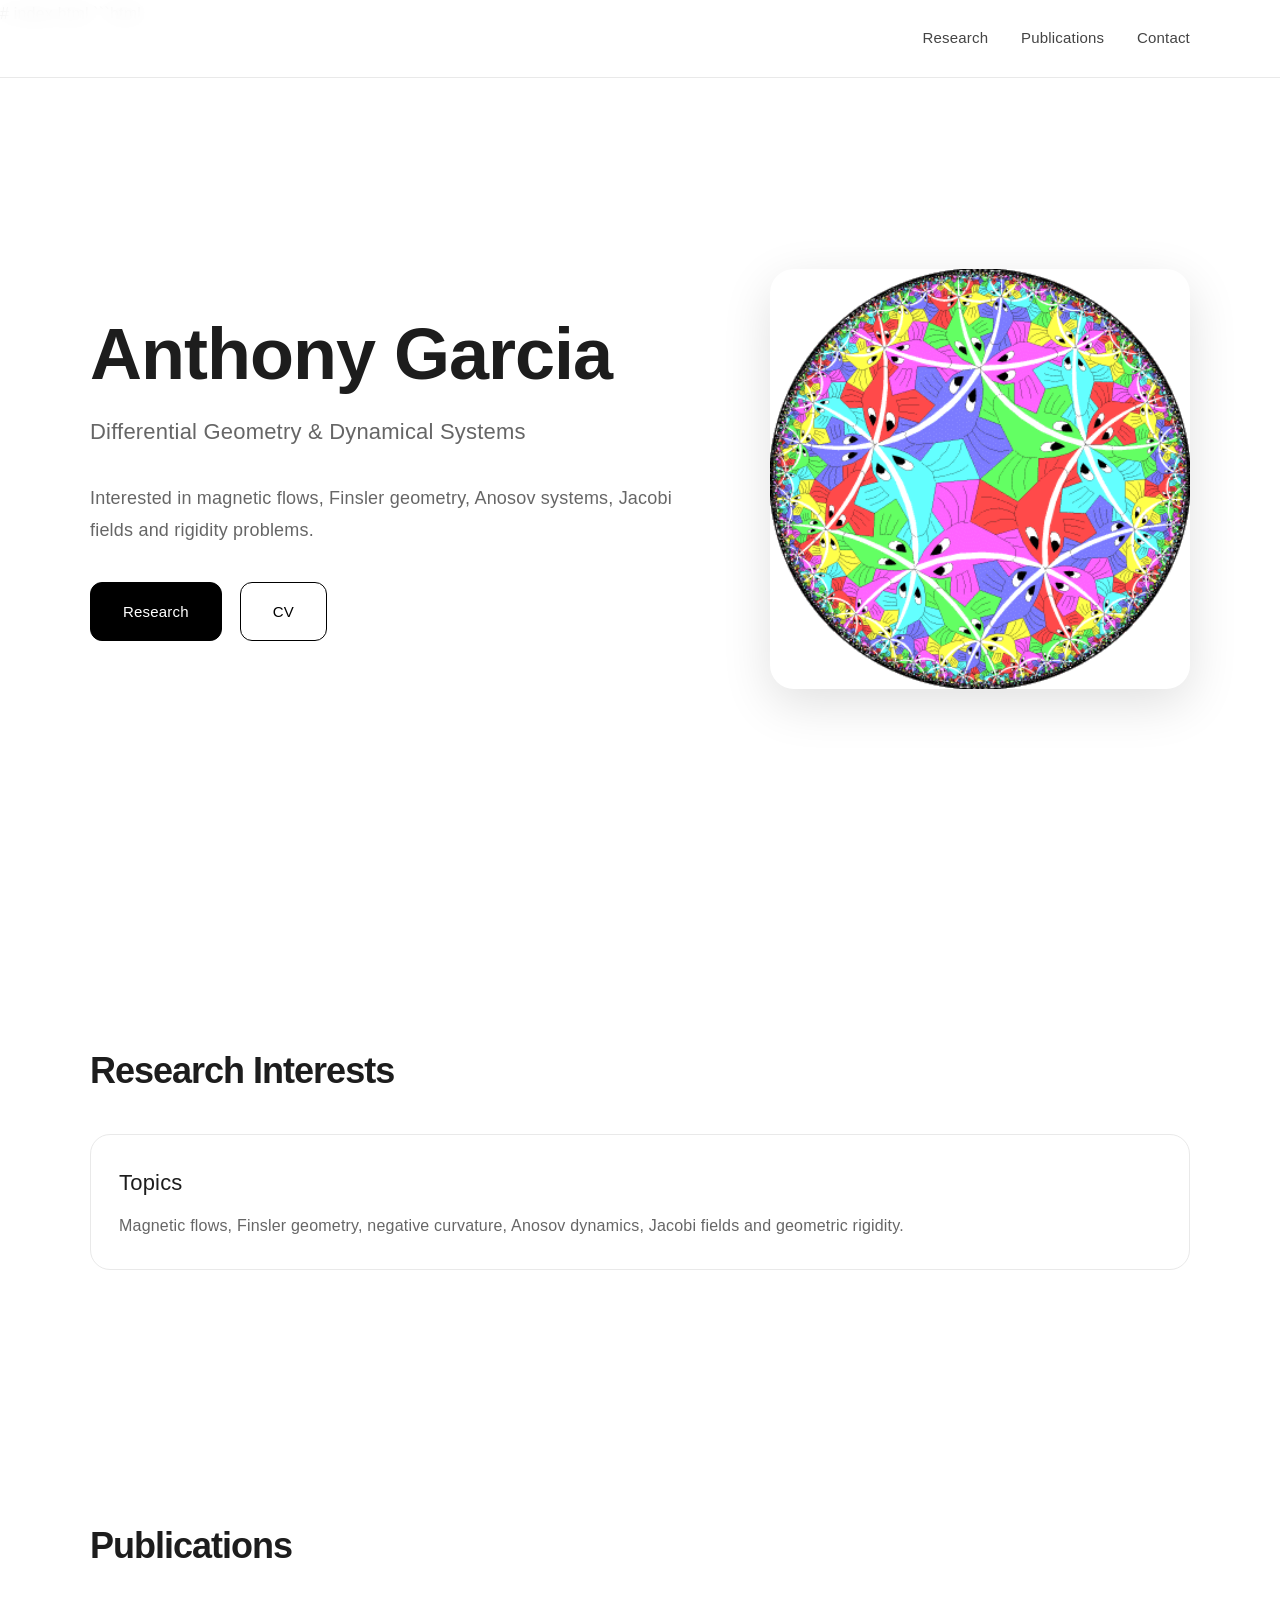
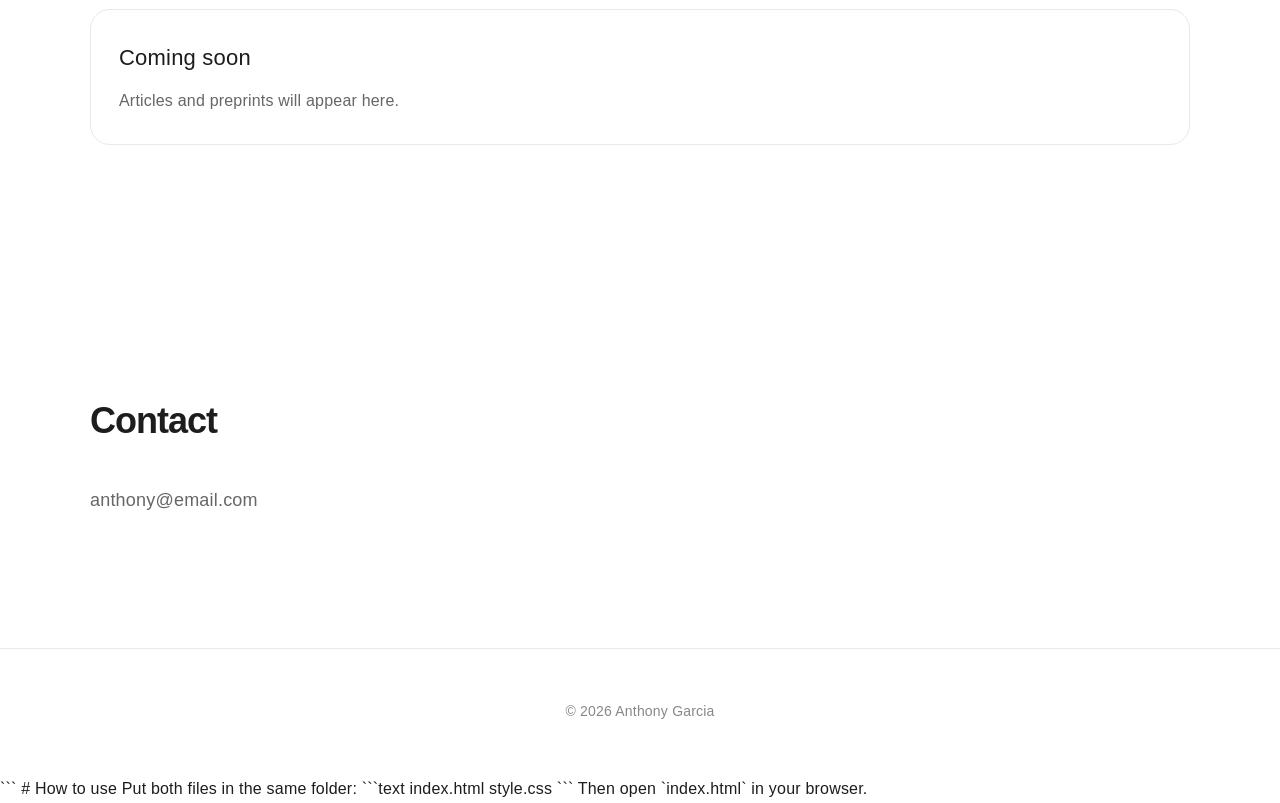
==== index.html @ 0eb8c371 "Update index.html" ====
# index.html

```html
<!DOCTYPE html>
<html lang="en">

<head>
  <meta charset="UTF-8">
  <meta name="viewport" content="width=device-width, initial-scale=1.0">

  <title>Anthony J. Garcia</title>

  <link rel="stylesheet" href="style.css">
</head>

<body>

  <header>

    <div class="header-content">

      <div class="logo">
        
      </div>

      <nav>
        <a href="#research">Research</a>
        <a href="#publications">Publications</a>
        <a href="#contact">Contact</a>
      </nav>

    </div>

  </header>

  <section class="hero container">

    <div class="hero-text">

      <h1>
        Anthony Garcia
      </h1>

      <div class="hero-subtitle">
        Differential Geometry & Dynamical Systems
      </div>

      <p class="hero-description">
        Interested in magnetic flows, Finsler geometry,
        Anosov systems, Jacobi fields and rigidity problems.
      </p>

      <div class="buttons">

        <a href="#research" class="btn btn-dark">
          Research
        </a>

        <a href="#" class="btn btn-light">
          CV
        </a>

      </div>

    </div>

    <div class="hero-image">

      <img src="figure60.gif" alt="figure60.gif">
    </div>

  </section>

  <section id="research" class="container">

    <h2>
      Research Interests
    </h2>

    <div class="card">

      <div class="card-title">
        Topics
      </div>

      <div class="card-text">
        Magnetic flows, Finsler geometry,
        negative curvature, Anosov dynamics,
        Jacobi fields and geometric rigidity.
      </div>

    </div>

  </section>

  <section id="publications" class="container">

    <h2>
      Publications
    </h2>

    <div class="card">

      <div class="card-title">
        Coming soon
      </div>

      <div class="card-text">
        Articles and preprints will appear here.
      </div>

    </div>

  </section>

  <section id="contact" class="container">

    <h2>
      Contact
    </h2>

    <p>
      anthony@email.com
    </p>

  </section>

  <footer>
    © 2026 Anthony Garcia
  </footer>

</body>

</html>
```

# How to use

Put both files in the same folder:

```text
index.html
style.css
```

Then open `index.html` in your browser.
---- style.css ----
/* =========================================
   Anthony Garcia — Minimal Academic Style
   Elegant modern academic theme
========================================= */

:root{

  --bg: #ffffff;
  --text: #1d1d1d;
  --soft-text: #666666;
  --border: #e9e9e9;

  --accent: #0f172a;

  --max-width: 1100px;

  --transition: 0.3s ease;
}

/* =========================================
   Global
========================================= */

*{
  margin:0;
  padding:0;
  box-sizing:border-box;
}

html{
  scroll-behavior:smooth;
}

body{

  font-family:
    -apple-system,
    BlinkMacSystemFont,
    "Segoe UI",
    Roboto,
    Helvetica,
    Arial,
    sans-serif;

  background:var(--bg);
  color:var(--text);

  line-height:1.8;
  letter-spacing:0.2px;
}

/* =========================================
   Typography
========================================= */

h1,h2,h3,h4{
  font-weight:600;
  letter-spacing:-1px;
}

h1{
  font-size:72px;
  line-height:1.05;
  margin-bottom:20px;
}

h2{
  font-size:36px;
  margin-bottom:30px;
}

h3{
  font-size:28px;
  margin-bottom:20px;
}

p{
  font-size:18px;
  color:var(--soft-text);
  margin-bottom:22px;
}

a{
  text-decoration:none;
  color:inherit;
}

/* =========================================
   Layout
========================================= */

.container{
  width:90%;
  max-width:var(--max-width);
  margin:auto;
}

section{
  padding:110px 0;
}

/* =========================================
   Header
========================================= */

header{

  width:100%;

  position:fixed;
  top:0;

  background:rgba(255,255,255,0.92);

  backdrop-filter:blur(10px);

  border-bottom:1px solid var(--border);

  z-index:1000;
}

.header-content{

  width:90%;
  max-width:var(--max-width);

  margin:auto;

  display:flex;
  justify-content:space-between;
  align-items:center;

  padding:24px 0;
}

.logo{

  font-size:24px;
  font-weight:700;

  letter-spacing:-0.5px;
}

nav a{

  margin-left:28px;

  color:#444;

  font-size:15px;

  transition:var(--transition);
}

nav a:hover{
  color:black;
}

/* =========================================
   Hero Section
========================================= */

.hero{

  min-height:100vh;

  display:flex;
  align-items:center;
  justify-content:space-between;

  gap:80px;
}

.hero-text{
  flex:1;
}

.hero-subtitle{

  font-size:22px;
  color:var(--soft-text);

  margin-bottom:30px;
}

.hero-description{

  max-width:620px;
}

.hero-image img{

  width:420px;

  border-radius:24px;

  box-shadow:
    0 15px 50px rgba(0,0,0,0.12);

  transition:var(--transition);
}

.hero-image img:hover{

  transform:translateY(-6px);
}

/* =========================================
   Buttons
========================================= */

.buttons{

  display:flex;
  gap:18px;

  margin-top:35px;
}

.btn{

  padding:15px 32px;

  border-radius:12px;

  font-size:15px;
  font-weight:500;

  transition:var(--transition);

  border:1px solid black;
}

.btn-dark{

  background:black;
  color:white;
}

.btn-dark:hover{

  background:#222;
}

.btn-light{

  background:white;
  color:black;
}

.btn-light:hover{

  background:black;
  color:white;
}

/* =========================================
   Research / Publications
========================================= */

.card{

  border:1px solid var(--border);

  padding:28px;

  border-radius:20px;

  margin-bottom:24px;

  transition:var(--transition);
}

.card:hover{

  transform:translateY(-3px);

  box-shadow:
    0 10px 30px rgba(0,0,0,0.06);
}

.card-title{

  font-size:22px;
  margin-bottom:10px;
}

.card-text{

  color:var(--soft-text);
}

/* =========================================
   Lists
========================================= */

ul{

  padding-left:20px;
}

li{

  margin-bottom:14px;
  color:var(--soft-text);
}

/* =========================================
   Footer
========================================= */

footer{

  padding:50px 0;

  border-top:1px solid var(--border);

  text-align:center;

  color:#888;

  font-size:14px;
}

/* =========================================
   Responsive
========================================= */

@media(max-width:950px){

  h1{
    font-size:52px;
  }

  .hero{

    flex-direction:column-reverse;
    text-align:center;

    padding-top:140px;
  }

  .hero-description{
    margin:auto;
  }

  .buttons{
    justify-content:center;
  }

  nav{
    display:none;
  }

  .hero-image img{
    width:280px;
  }
}
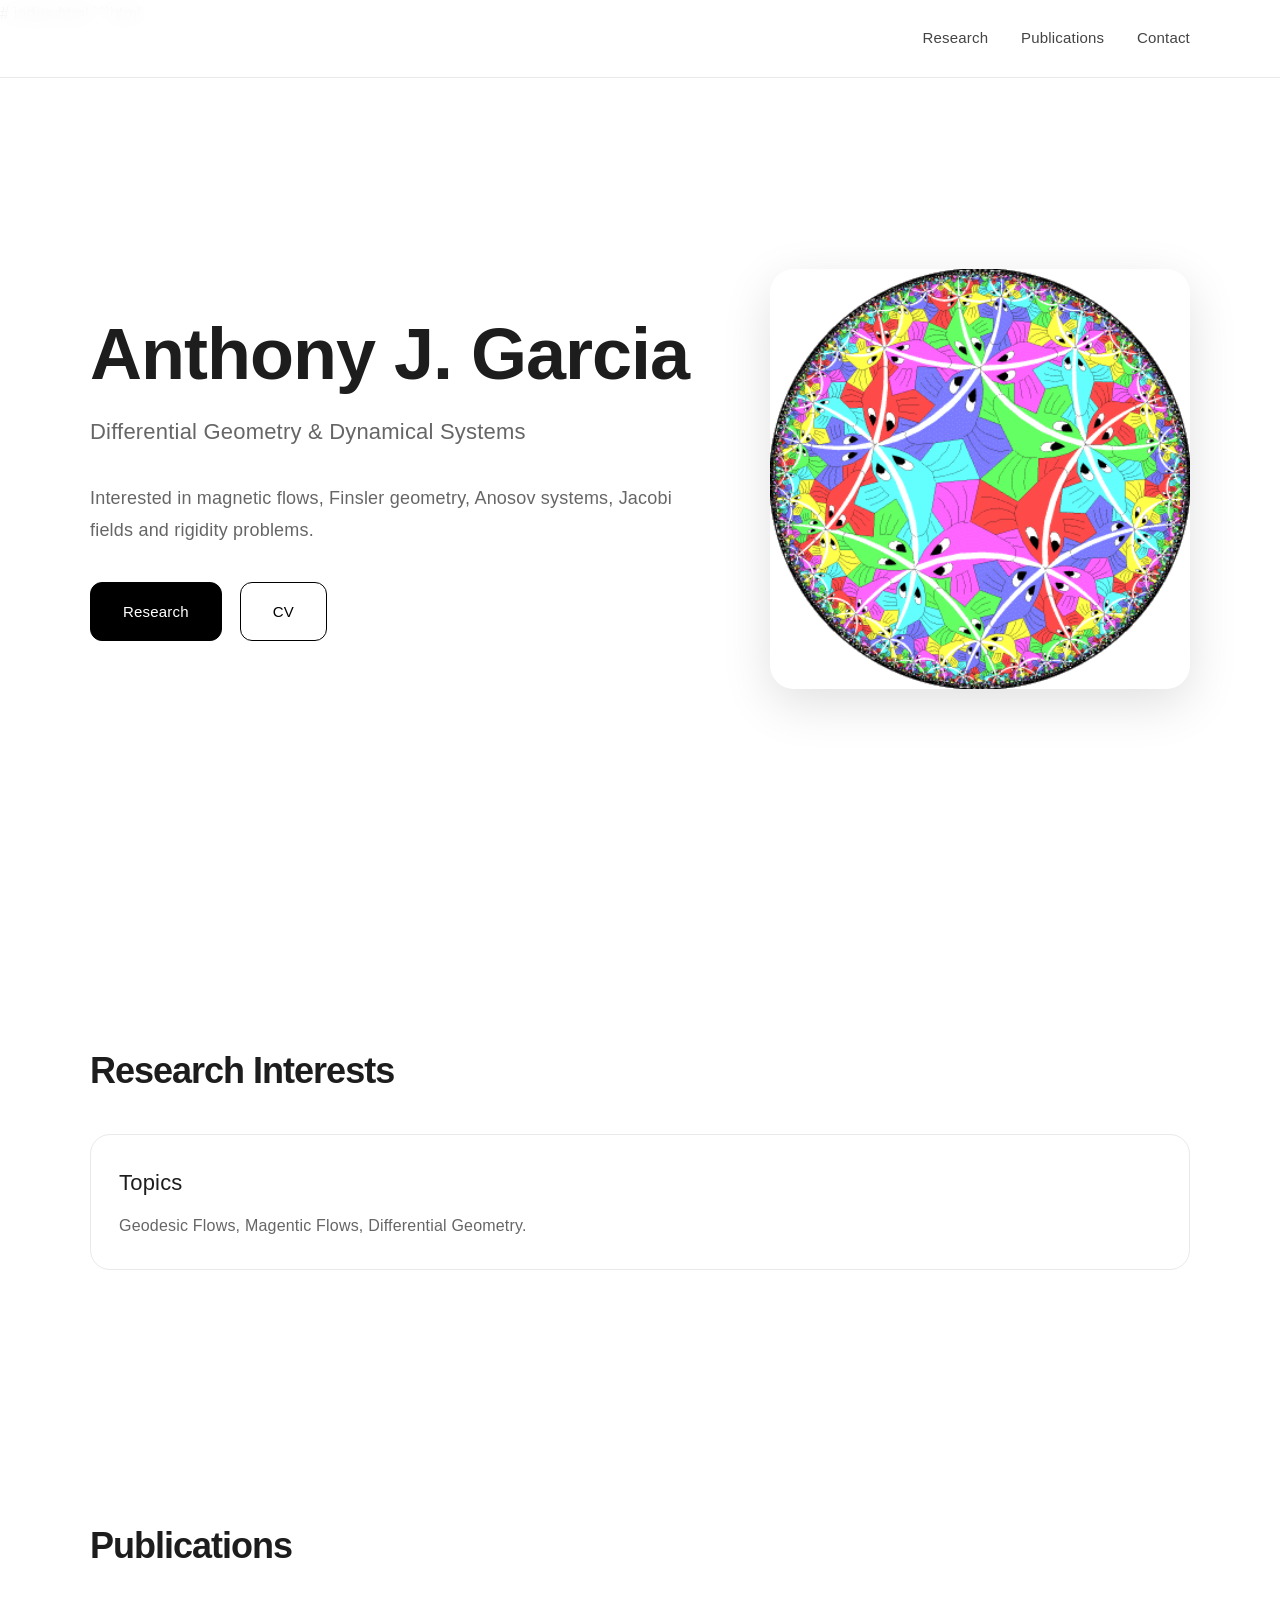
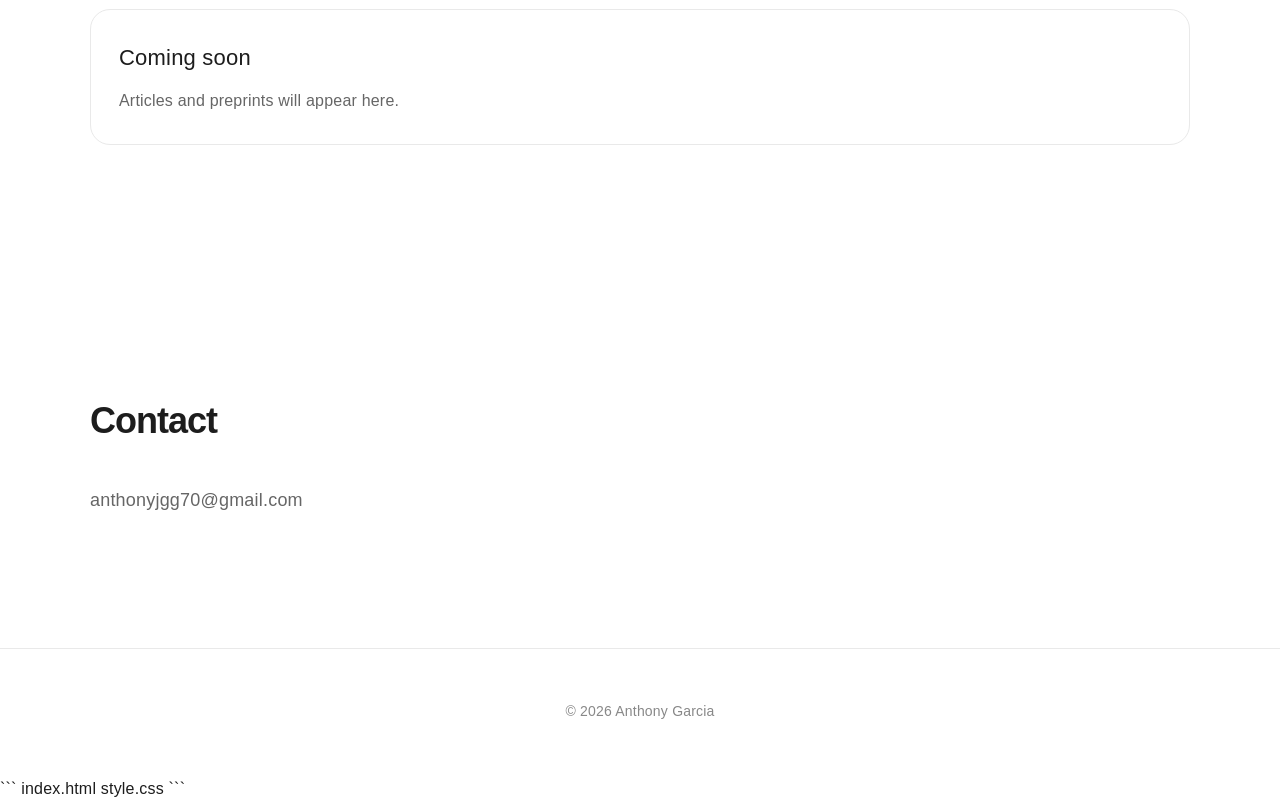
==== commit 05a7c8c4: "Update index.html" ====
--- a/index.html
+++ b/index.html
@@ -38,7 +38,7 @@
     <div class="hero-text">
 
       <h1>
-        Anthony Garcia
+        Anthony J. Garcia
       </h1>
 
       <div class="hero-subtitle">
@@ -84,9 +84,7 @@
       </div>
 
       <div class="card-text">
-        Magnetic flows, Finsler geometry,
-        negative curvature, Anosov dynamics,
-        Jacobi fields and geometric rigidity.
+        Geodesic Flows, Magentic Flows, Differential Geometry.
       </div>
 
     </div>
@@ -120,7 +118,7 @@
     </h2>
 
     <p>
-      anthony@email.com
+      anthonyjgg70@gmail.com
     </p>
 
   </section>
@@ -134,13 +132,9 @@
 </html>
 ```
 
-# How to use
 
-Put both files in the same folder:
 
-```text
 index.html
 style.css
 ```
 
-Then open `index.html` in your browser.
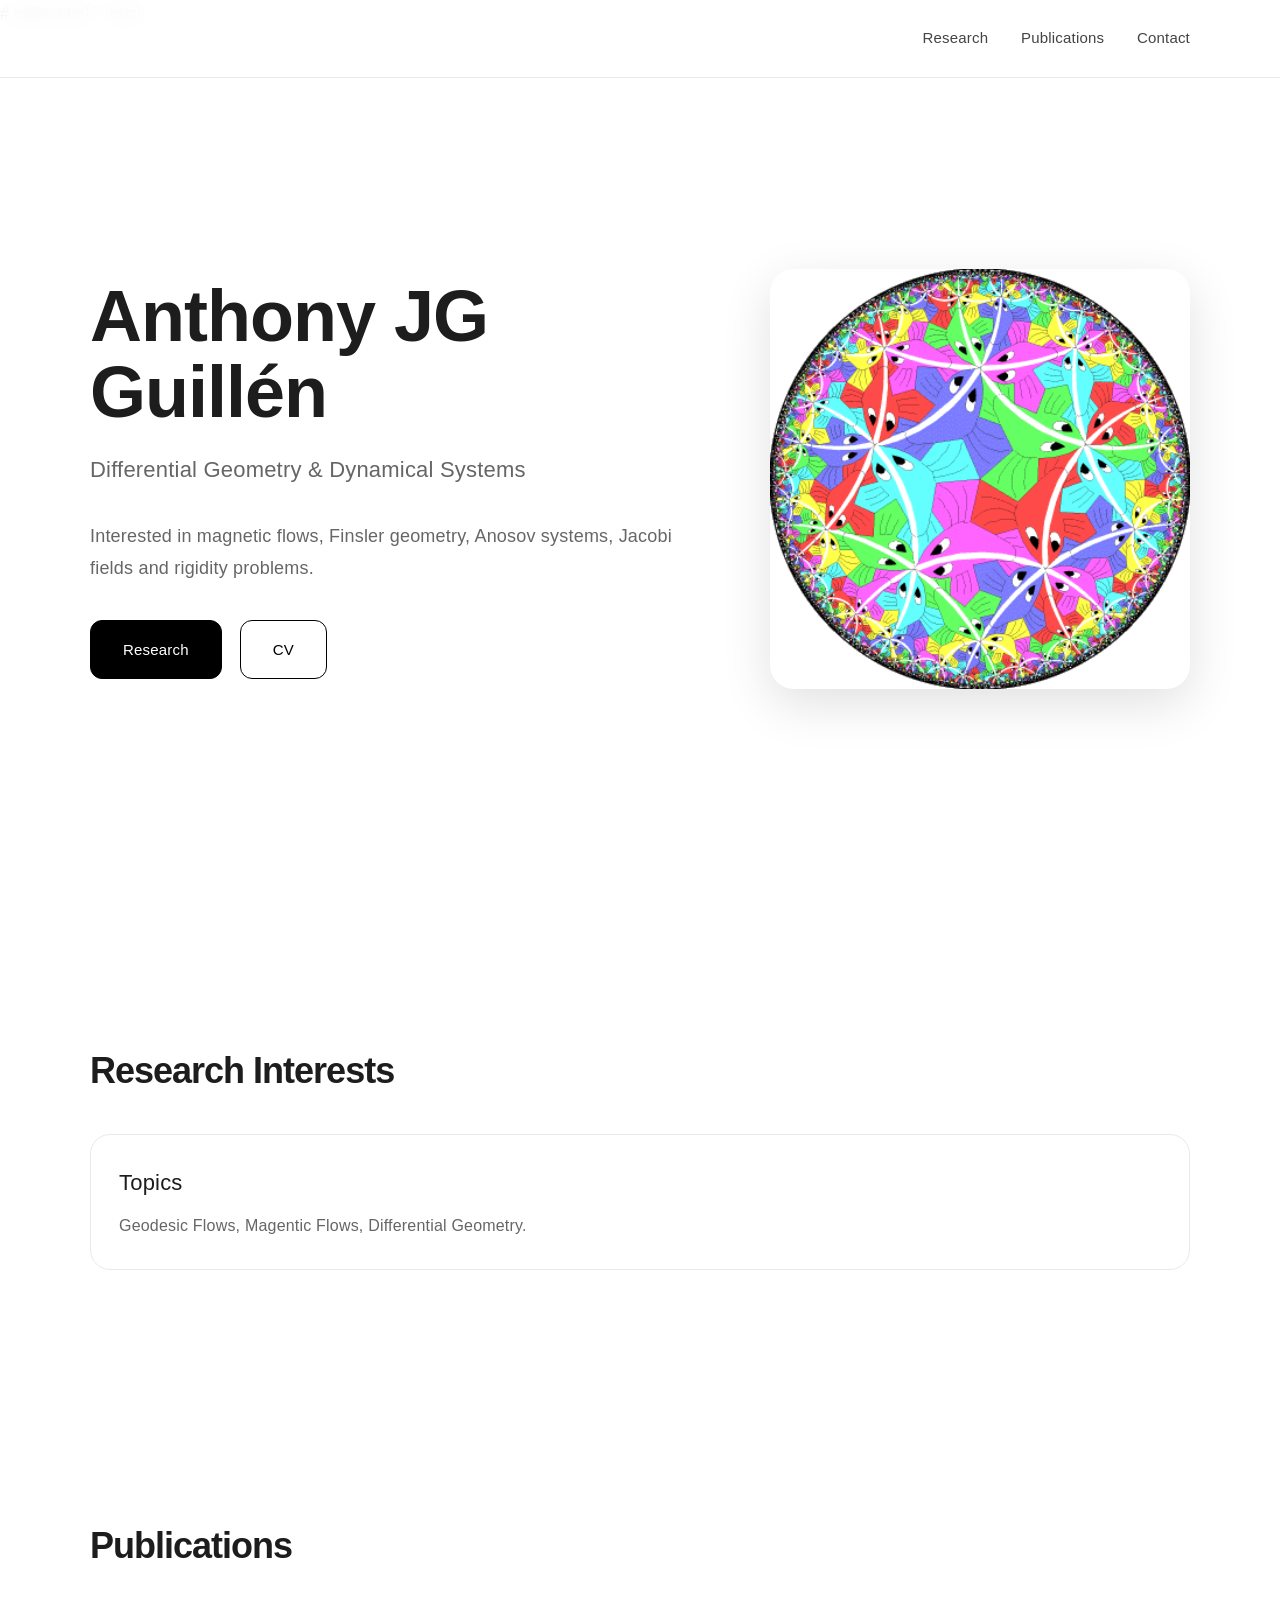
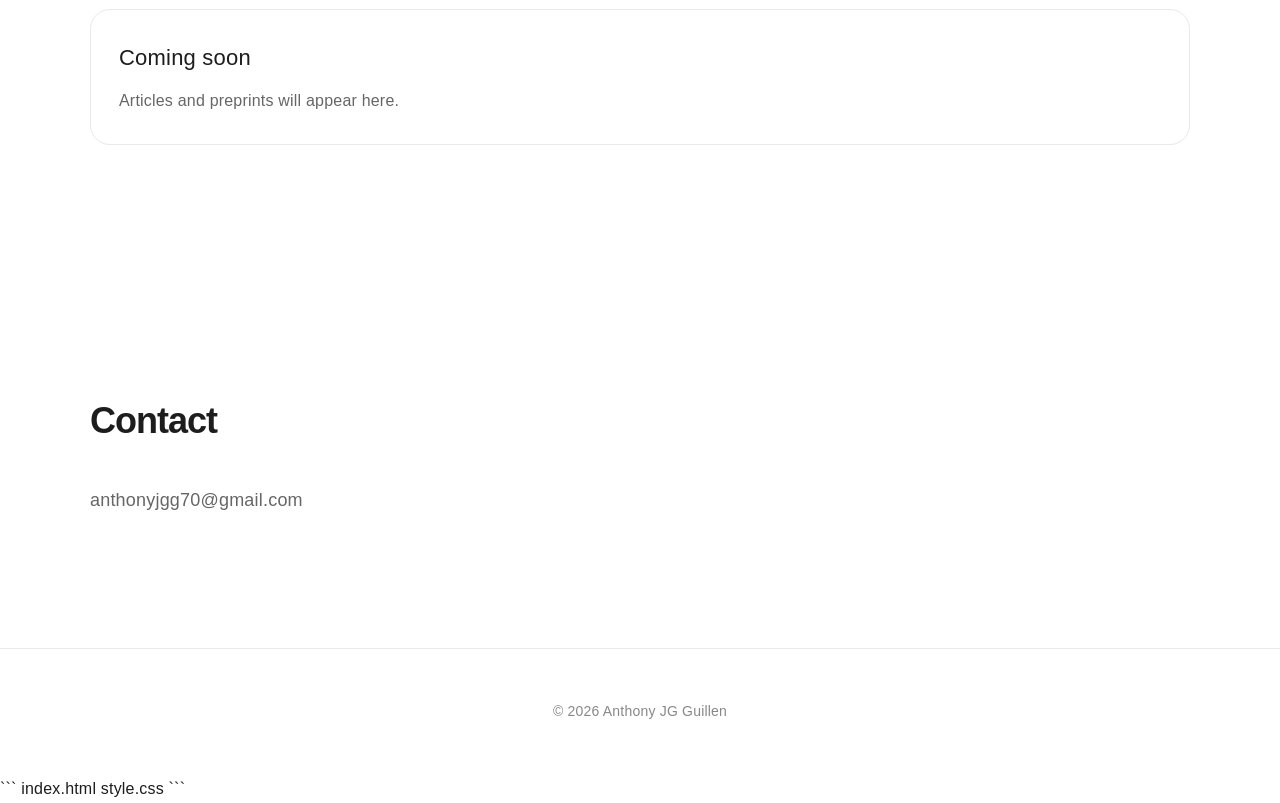
==== commit 6b491bce: "Update name from Anthony J. Garcia to Anthony JG Guillén" ====
--- a/index.html
+++ b/index.html
@@ -8,7 +8,7 @@
   <meta charset="UTF-8">
   <meta name="viewport" content="width=device-width, initial-scale=1.0">
 
-  <title>Anthony J. Garcia</title>
+  <title>Anthony JG Guillén </title>
 
   <link rel="stylesheet" href="style.css">
 </head>
@@ -38,7 +38,7 @@
     <div class="hero-text">
 
       <h1>
-        Anthony J. Garcia
+       Anthony JG Guillén
       </h1>
 
       <div class="hero-subtitle">
@@ -56,9 +56,9 @@
           Research
         </a>
 
-        <a href="#" class="btn btn-light">
-          CV
-        </a>
+        <a href="http://lattes.cnpq.br/9631507976102570" target="_blank" class="btn btn-light">
+  CV
+</a>
 
       </div>
 
@@ -124,7 +124,7 @@
   </section>
 
   <footer>
-    © 2026 Anthony Garcia
+    © 2026 Anthony JG Guillen
   </footer>
 
 </body>
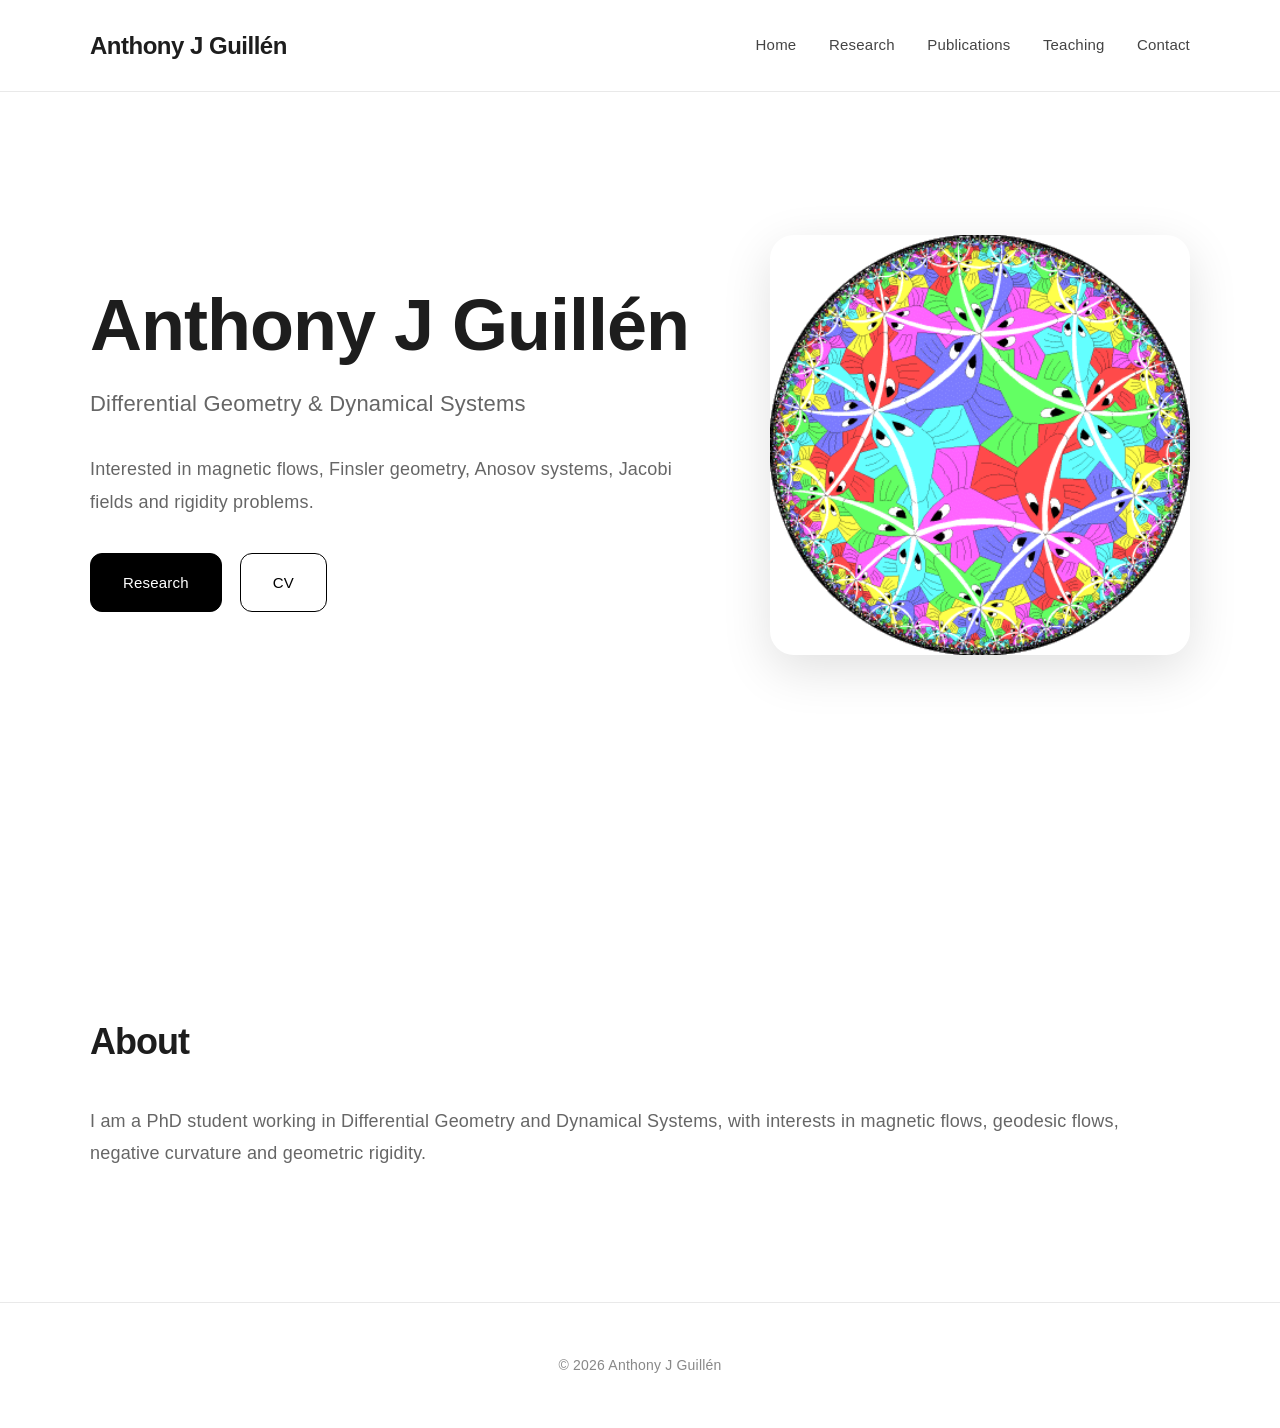
==== commit 52eaf079: "Refactor index.html structure and content" ====
--- a/index.html
+++ b/index.html
@@ -1,64 +1,102 @@
-# index.html
-
-```html
 <!DOCTYPE html>
 <html lang="en">
 
 <head>
+
   <meta charset="UTF-8">
   <meta name="viewport" content="width=device-width, initial-scale=1.0">
 
-  <title>Anthony JG Guillén </title>
+  <title>Anthony J Guillén</title>
 
   <link rel="stylesheet" href="style.css">
+
 </head>
 
 <body>
+
+  <!-- =========================
+       Header
+  ========================== -->
 
   <header>
 
     <div class="header-content">
 
       <div class="logo">
-        
+
+        <a href="index.html">
+          Anthony J Guillén
+        </a>
+
       </div>
 
       <nav>
-        <a href="#research">Research</a>
-        <a href="#publications">Publications</a>
-        <a href="#contact">Contact</a>
+
+        <a href="index.html">Home</a>
+
+        <a href="research.html">
+          Research
+        </a>
+
+        <a href="publications.html">
+          Publications
+        </a>
+
+        <a href="teaching.html">
+          Teaching
+        </a>
+
+        <a href="contact.html">
+          Contact
+        </a>
+
       </nav>
 
     </div>
 
   </header>
 
+  <!-- =========================
+       Hero Section
+  ========================== -->
+
   <section class="hero container">
 
     <div class="hero-text">
 
       <h1>
-       Anthony JG Guillén
+        Anthony J Guillén
       </h1>
 
       <div class="hero-subtitle">
+
         Differential Geometry & Dynamical Systems
+
       </div>
 
       <p class="hero-description">
-        Interested in magnetic flows, Finsler geometry,
-        Anosov systems, Jacobi fields and rigidity problems.
+
+        Interested in magnetic flows,
+        Finsler geometry, Anosov systems,
+        Jacobi fields and rigidity problems.
+
       </p>
 
       <div class="buttons">
 
-        <a href="#research" class="btn btn-dark">
+        <a href="research.html" class="btn btn-dark">
+
           Research
+
         </a>
 
-        <a href="http://lattes.cnpq.br/9631507976102570" target="_blank" class="btn btn-light">
-  CV
-</a>
+        <a href="http://lattes.cnpq.br/9631507976102570"
+           target="_blank"
+           class="btn btn-light">
+
+          CV
+
+        </a>
 
       </div>
 
@@ -66,75 +104,44 @@
 
     <div class="hero-image">
 
-      <img src="figure60.gif" alt="figure60.gif">
-    </div>
-
-  </section>
-
-  <section id="research" class="container">
-
-    <h2>
-      Research Interests
-    </h2>
-
-    <div class="card">
-
-      <div class="card-title">
-        Topics
-      </div>
-
-      <div class="card-text">
-        Geodesic Flows, Magentic Flows, Differential Geometry.
-      </div>
+      <img src="figure60.gif" alt="Bitorus">
 
     </div>
 
   </section>
 
-  <section id="publications" class="container">
+  <!-- =========================
+       Short About
+  ========================== -->
+
+  <section class="container home-section">
 
     <h2>
-      Publications
-    </h2>
-
-    <div class="card">
-
-      <div class="card-title">
-        Coming soon
-      </div>
-
-      <div class="card-text">
-        Articles and preprints will appear here.
-      </div>
-
-    </div>
-
-  </section>
-
-  <section id="contact" class="container">
-
-    <h2>
-      Contact
+      About
     </h2>
 
     <p>
-      anthonyjgg70@gmail.com
+
+      I am a PhD student working in
+      Differential Geometry and Dynamical Systems,
+      with interests in magnetic flows,
+      geodesic flows, negative curvature
+      and geometric rigidity.
+
     </p>
 
   </section>
 
+  <!-- =========================
+       Footer
+  ========================== -->
+
   <footer>
-    © 2026 Anthony JG Guillen
+
+    © 2026 Anthony J Guillén
+
   </footer>
 
 </body>
 
 </html>
-```
-
-
-
-index.html
-style.css
-```
-
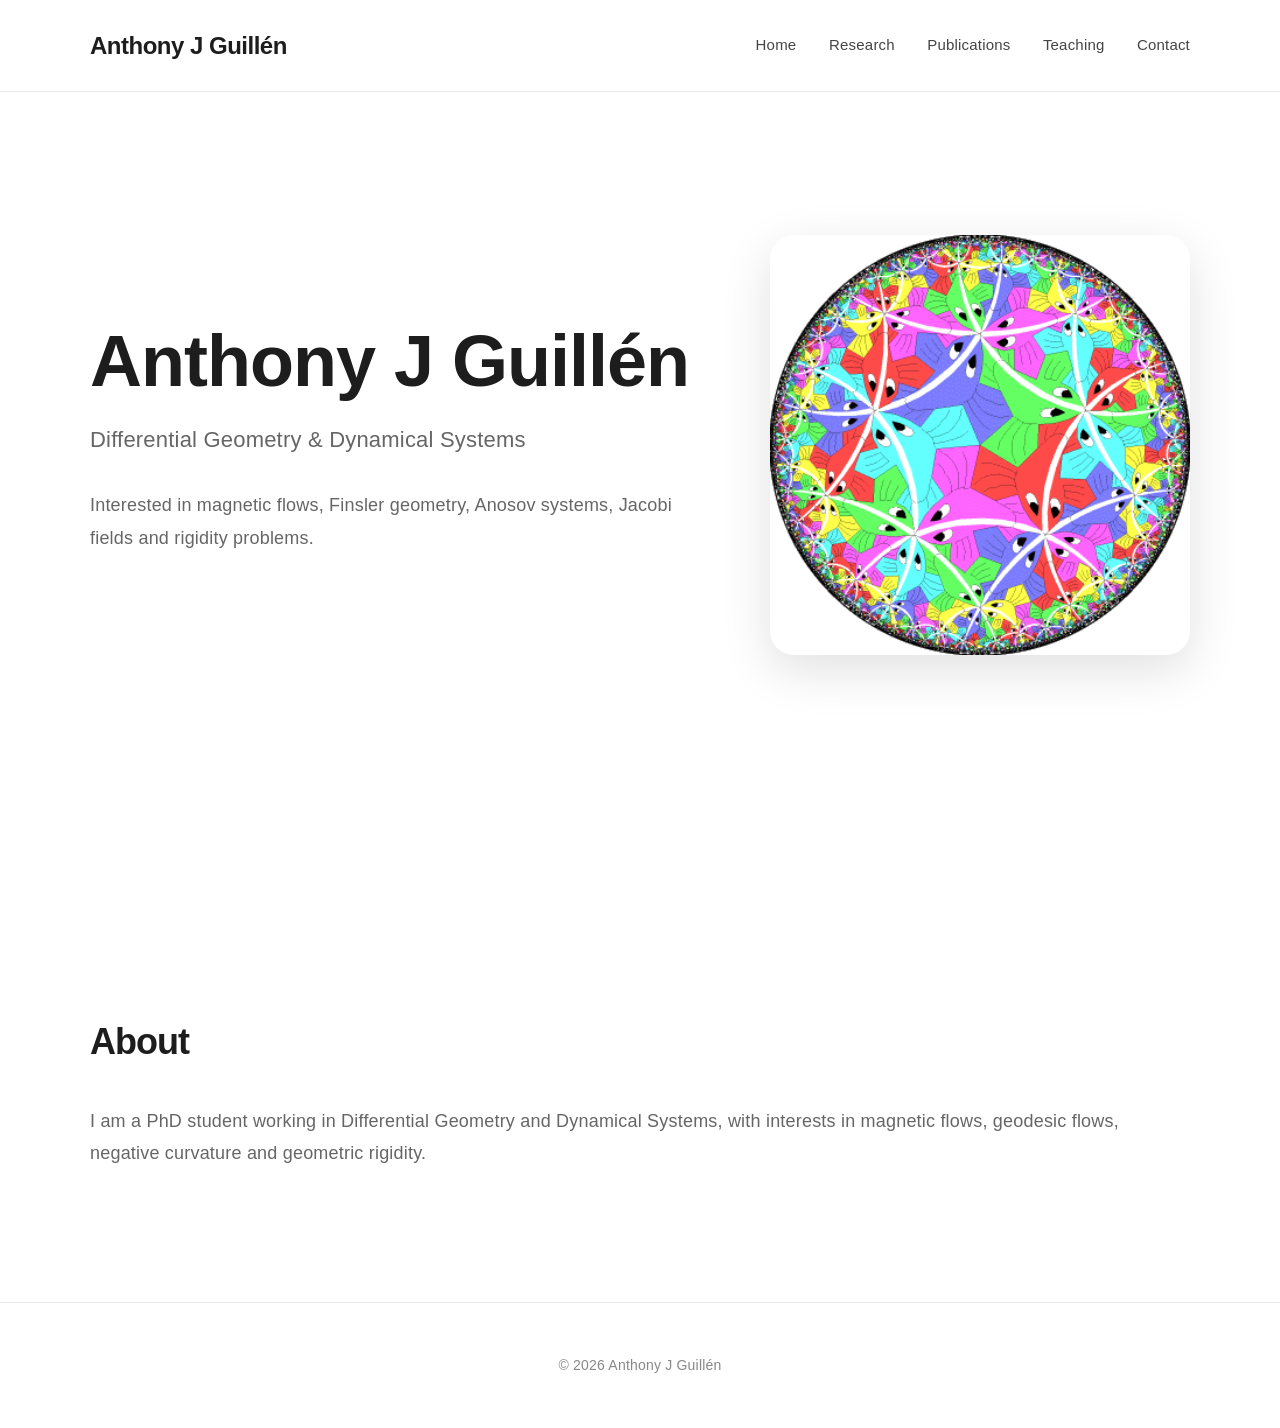
==== commit caff3641: "Remove buttons for research and CV from index.html Removed buttons section containing links to resea" ====
--- a/index.html
+++ b/index.html
@@ -82,23 +82,7 @@
 
       </p>
 
-      <div class="buttons">
-
-        <a href="research.html" class="btn btn-dark">
-
-          Research
-
-        </a>
-
-        <a href="http://lattes.cnpq.br/9631507976102570"
-           target="_blank"
-           class="btn btn-light">
-
-          CV
-
-        </a>
-
-      </div>
+      
 
     </div>
 
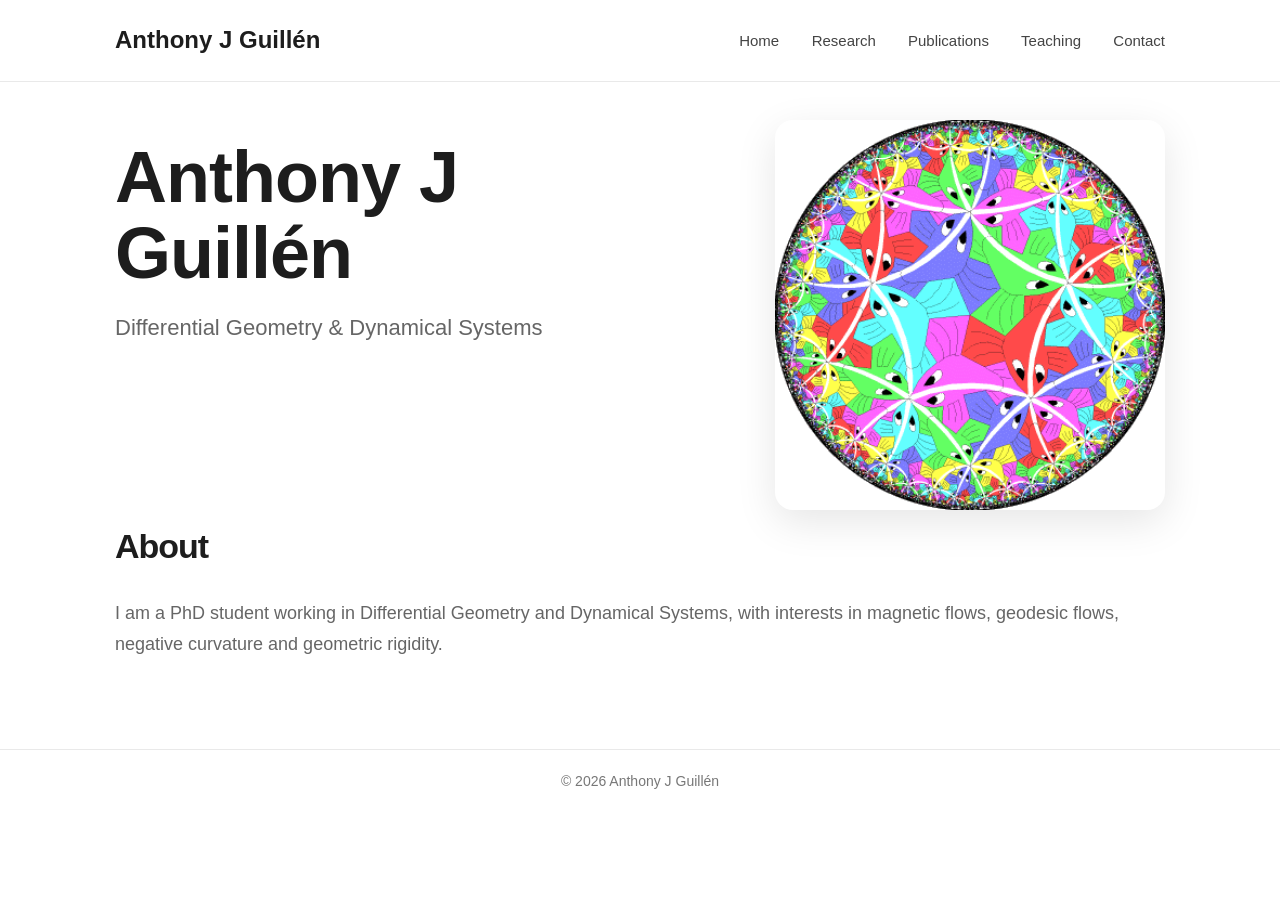
==== commit f1502eed: "Update index.html" ====
--- a/index.html
+++ b/index.html
@@ -76,9 +76,7 @@
 
       <p class="hero-description">
 
-        Interested in magnetic flows,
-        Finsler geometry, Anosov systems,
-        Jacobi fields and rigidity problems.
+       
 
       </p>
 
--- a/style.css
+++ b/style.css
@@ -1,6 +1,5 @@
 /* =========================================
    Anthony Garcia — Minimal Academic Style
-   Elegant modern academic theme
 ========================================= */
 
 :root{
@@ -10,9 +9,7 @@
   --soft-text: #666666;
   --border: #e9e9e9;
 
-  --accent: #0f172a;
-
-  --max-width: 1100px;
+  --max-width: 1050px;
 
   --transition: 0.3s ease;
 }
@@ -42,267 +39,248 @@
     Arial,
     sans-serif;
 
-  background:var(--bg);
+  background:white;
+
   color:var(--text);
 
-  line-height:1.8;
-  letter-spacing:0.2px;
+  line-height:1.7;
 }
 
 /* =========================================
    Typography
 ========================================= */
 
-h1,h2,h3,h4{
+h1,h2,h3{
+
   font-weight:600;
+
   letter-spacing:-1px;
 }
 
 h1{
+
   font-size:72px;
+
   line-height:1.05;
+
+  margin-bottom:18px;
+}
+
+h2{
+
+  font-size:34px;
+
+  margin-bottom:22px;
+}
+
+p{
+
+  font-size:18px;
+
+  color:var(--soft-text);
+}
+
+a{
+
+  text-decoration:none;
+
+  color:inherit;
+}
+
+/* =========================================
+   Layout
+========================================= */
+
+.container{
+
+  width:90%;
+
+  max-width:var(--max-width);
+
+  margin:auto;
+}
+
+section{
+
+  padding:30px 0;
+}
+
+/* =========================================
+   Header
+========================================= */
+
+header{
+
+  width:100%;
+
+  position:fixed;
+
+  top:0;
+
+  left:0;
+
+  background:rgba(255,255,255,0.95);
+
+  backdrop-filter:blur(10px);
+
+  border-bottom:1px solid var(--border);
+
+  z-index:1000;
+}
+
+.header-content{
+
+  width:90%;
+
+  max-width:var(--max-width);
+
+  margin:auto;
+
+  display:flex;
+
+  justify-content:space-between;
+
+  align-items:center;
+
+  padding:20px 0;
+}
+
+.logo{
+
+  font-size:24px;
+
+  font-weight:700;
+}
+
+nav a{
+
+  margin-left:28px;
+
+  font-size:15px;
+
+  color:#444;
+
+  transition:0.3s ease;
+}
+
+nav a:hover{
+
+  color:black;
+}
+
+/* =========================================
+   Hero Section
+========================================= */
+
+.hero{
+
+  display:flex;
+
+  justify-content:space-between;
+
+  align-items:flex-start;
+
+  gap:70px;
+
+  padding-top:120px;
+
+  padding-bottom:10px;
+}
+
+.hero-text{
+
+  flex:1;
+
+  padding-top:20px;
+}
+
+.hero-subtitle{
+
+  font-size:22px;
+
+  color:var(--soft-text);
+
+  margin-bottom:18px;
+}
+
+.hero-description{
+
+  max-width:620px;
+}
+
+/* =========================================
+   About Section
+========================================= */
+
+.home-section{
+
+  padding-top:0;
+
+  margin-top:-10px;
+}
+
+/* =========================================
+   Hero Image
+========================================= */
+
+.hero-image img{
+
+  width:390px;
+
+  border-radius:18px;
+
+  box-shadow:
+    0 12px 40px rgba(0,0,0,0.10);
+
+  transition:0.3s ease;
+}
+
+.hero-image img:hover{
+
+  transform:translateY(-4px);
+}
+
+/* =========================================
+   Cards
+========================================= */
+
+.card{
+
+  border-left:3px solid #111;
+
+  padding-left:18px;
+
+  margin-top:15px;
+
   margin-bottom:20px;
 }
 
-h2{
-  font-size:36px;
-  margin-bottom:30px;
-}
-
-h3{
-  font-size:28px;
-  margin-bottom:20px;
-}
-
-p{
-  font-size:18px;
+.card-title{
+
+  font-size:21px;
+
+  margin-bottom:8px;
+}
+
+.card-text{
+
   color:var(--soft-text);
-  margin-bottom:22px;
-}
-
-a{
-  text-decoration:none;
-  color:inherit;
-}
-
-/* =========================================
-   Layout
-========================================= */
-
-.container{
-  width:90%;
-  max-width:var(--max-width);
-  margin:auto;
-}
-
-section{
-  padding:110px 0;
-}
-
-/* =========================================
-   Header
-========================================= */
-
-header{
-
-  width:100%;
-
-  position:fixed;
-  top:0;
-
-  background:rgba(255,255,255,0.92);
-
-  backdrop-filter:blur(10px);
-
-  border-bottom:1px solid var(--border);
-
-  z-index:1000;
-}
-
-.header-content{
-
-  width:90%;
-  max-width:var(--max-width);
-
-  margin:auto;
-
-  display:flex;
-  justify-content:space-between;
-  align-items:center;
-
-  padding:24px 0;
-}
-
-.logo{
-
-  font-size:24px;
-  font-weight:700;
-
-  letter-spacing:-0.5px;
-}
-
-nav a{
-
-  margin-left:28px;
-
-  color:#444;
-
-  font-size:15px;
-
-  transition:var(--transition);
-}
-
-nav a:hover{
-  color:black;
-}
-
-/* =========================================
-   Hero Section
-========================================= */
-
-.hero{
-
-  min-height:100vh;
-
-  display:flex;
-  align-items:center;
-  justify-content:space-between;
-
-  gap:80px;
-}
-
-.hero-text{
-  flex:1;
-}
-
-.hero-subtitle{
-
-  font-size:22px;
+}
+
+/* =========================================
+   Lists
+========================================= */
+
+ul{
+
+  padding-left:22px;
+}
+
+li{
+
+  margin-bottom:10px;
+
   color:var(--soft-text);
-
-  margin-bottom:30px;
-}
-
-.hero-description{
-
-  max-width:620px;
-}
-
-.hero-image img{
-
-  width:420px;
-
-  border-radius:24px;
-
-  box-shadow:
-    0 15px 50px rgba(0,0,0,0.12);
-
-  transition:var(--transition);
-}
-
-.hero-image img:hover{
-
-  transform:translateY(-6px);
-}
-
-/* =========================================
-   Buttons
-========================================= */
-
-.buttons{
-
-  display:flex;
-  gap:18px;
-
-  margin-top:35px;
-}
-
-.btn{
-
-  padding:15px 32px;
-
-  border-radius:12px;
-
-  font-size:15px;
-  font-weight:500;
-
-  transition:var(--transition);
-
-  border:1px solid black;
-}
-
-.btn-dark{
-
-  background:black;
-  color:white;
-}
-
-.btn-dark:hover{
-
-  background:#222;
-}
-
-.btn-light{
-
-  background:white;
-  color:black;
-}
-
-.btn-light:hover{
-
-  background:black;
-  color:white;
-}
-
-/* =========================================
-   Research / Publications
-========================================= */
-
-.card{
-
-  border:1px solid var(--border);
-
-  padding:28px;
-
-  border-radius:20px;
-
-  margin-bottom:24px;
-
-  transition:var(--transition);
-}
-
-.card:hover{
-
-  transform:translateY(-3px);
-
-  box-shadow:
-    0 10px 30px rgba(0,0,0,0.06);
-}
-
-.card-title{
-
-  font-size:22px;
-  margin-bottom:10px;
-}
-
-.card-text{
-
-  color:var(--soft-text);
-}
-
-/* =========================================
-   Lists
-========================================= */
-
-ul{
-
-  padding-left:20px;
-}
-
-li{
-
-  margin-bottom:14px;
-  color:var(--soft-text);
 }
 
 /* =========================================
@@ -311,15 +289,19 @@
 
 footer{
 
-  padding:50px 0;
+  margin-top:60px;
+
+  padding-top:20px;
+
+  padding-bottom:40px;
 
   border-top:1px solid var(--border);
 
+  color:#777;
+
+  font-size:14px;
+
   text-align:center;
-
-  color:#888;
-
-  font-size:14px;
 }
 
 /* =========================================
@@ -329,30 +311,31 @@
 @media(max-width:950px){
 
   h1{
-    font-size:52px;
+
+    font-size:48px;
   }
 
   .hero{
 
     flex-direction:column-reverse;
+
     text-align:center;
 
-    padding-top:140px;
+    padding-top:120px;
   }
 
   .hero-description{
+
     margin:auto;
   }
 
-  .buttons{
-    justify-content:center;
+  .hero-image img{
+
+    width:260px;
   }
 
   nav{
+
     display:none;
   }
-
-  .hero-image img{
-    width:280px;
-  }
-}
+}
